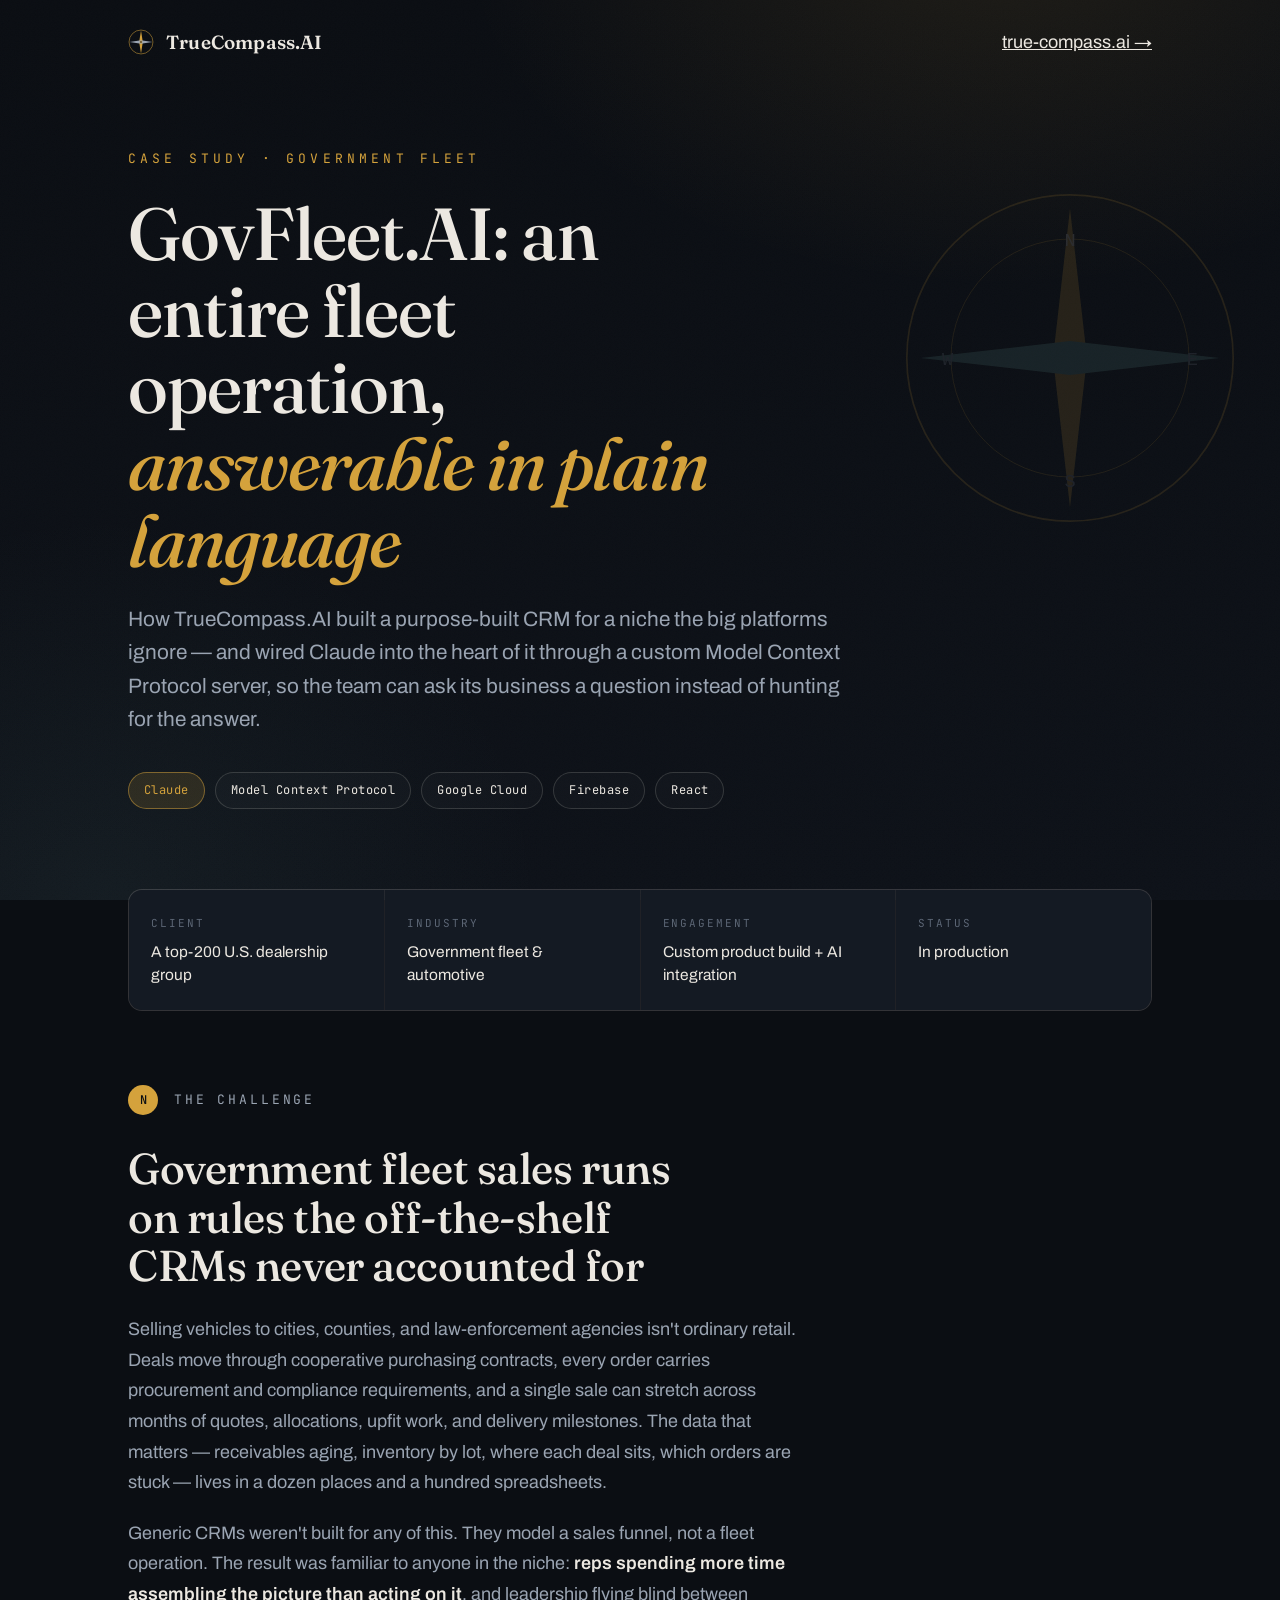
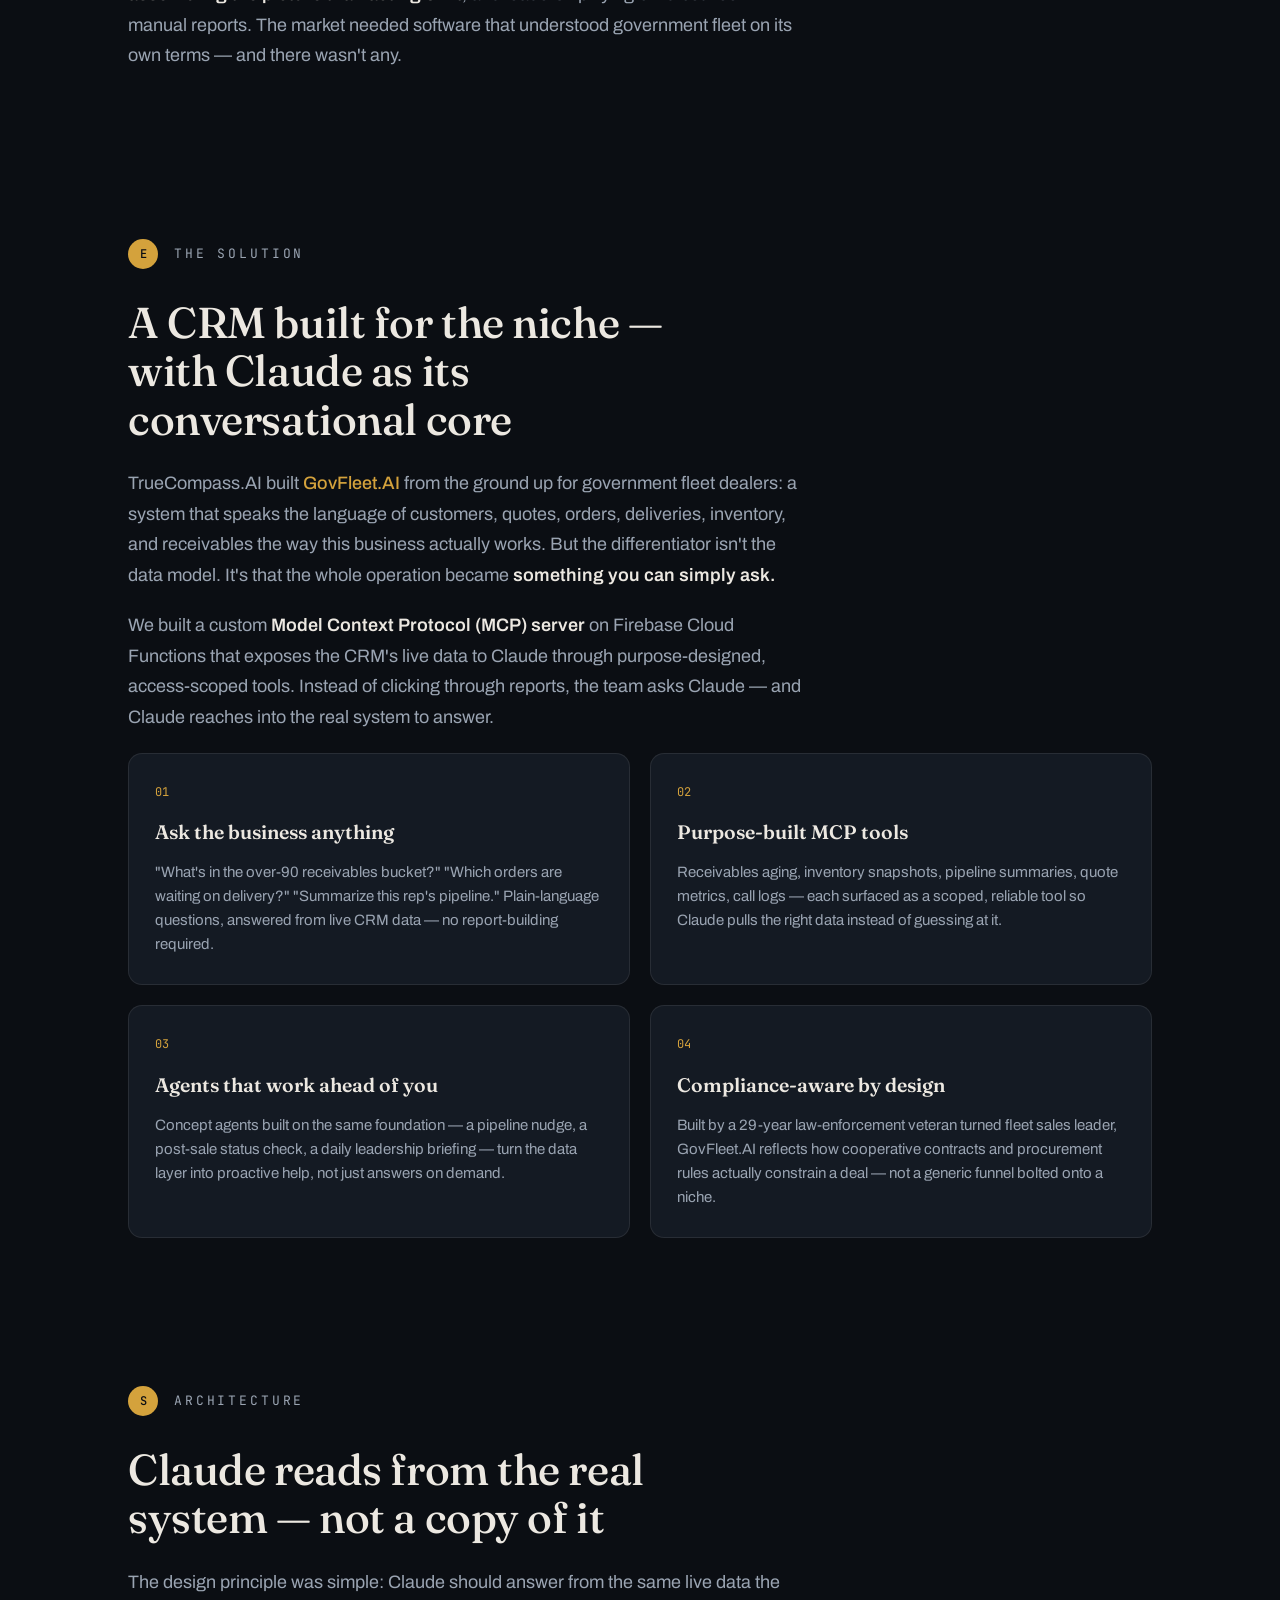
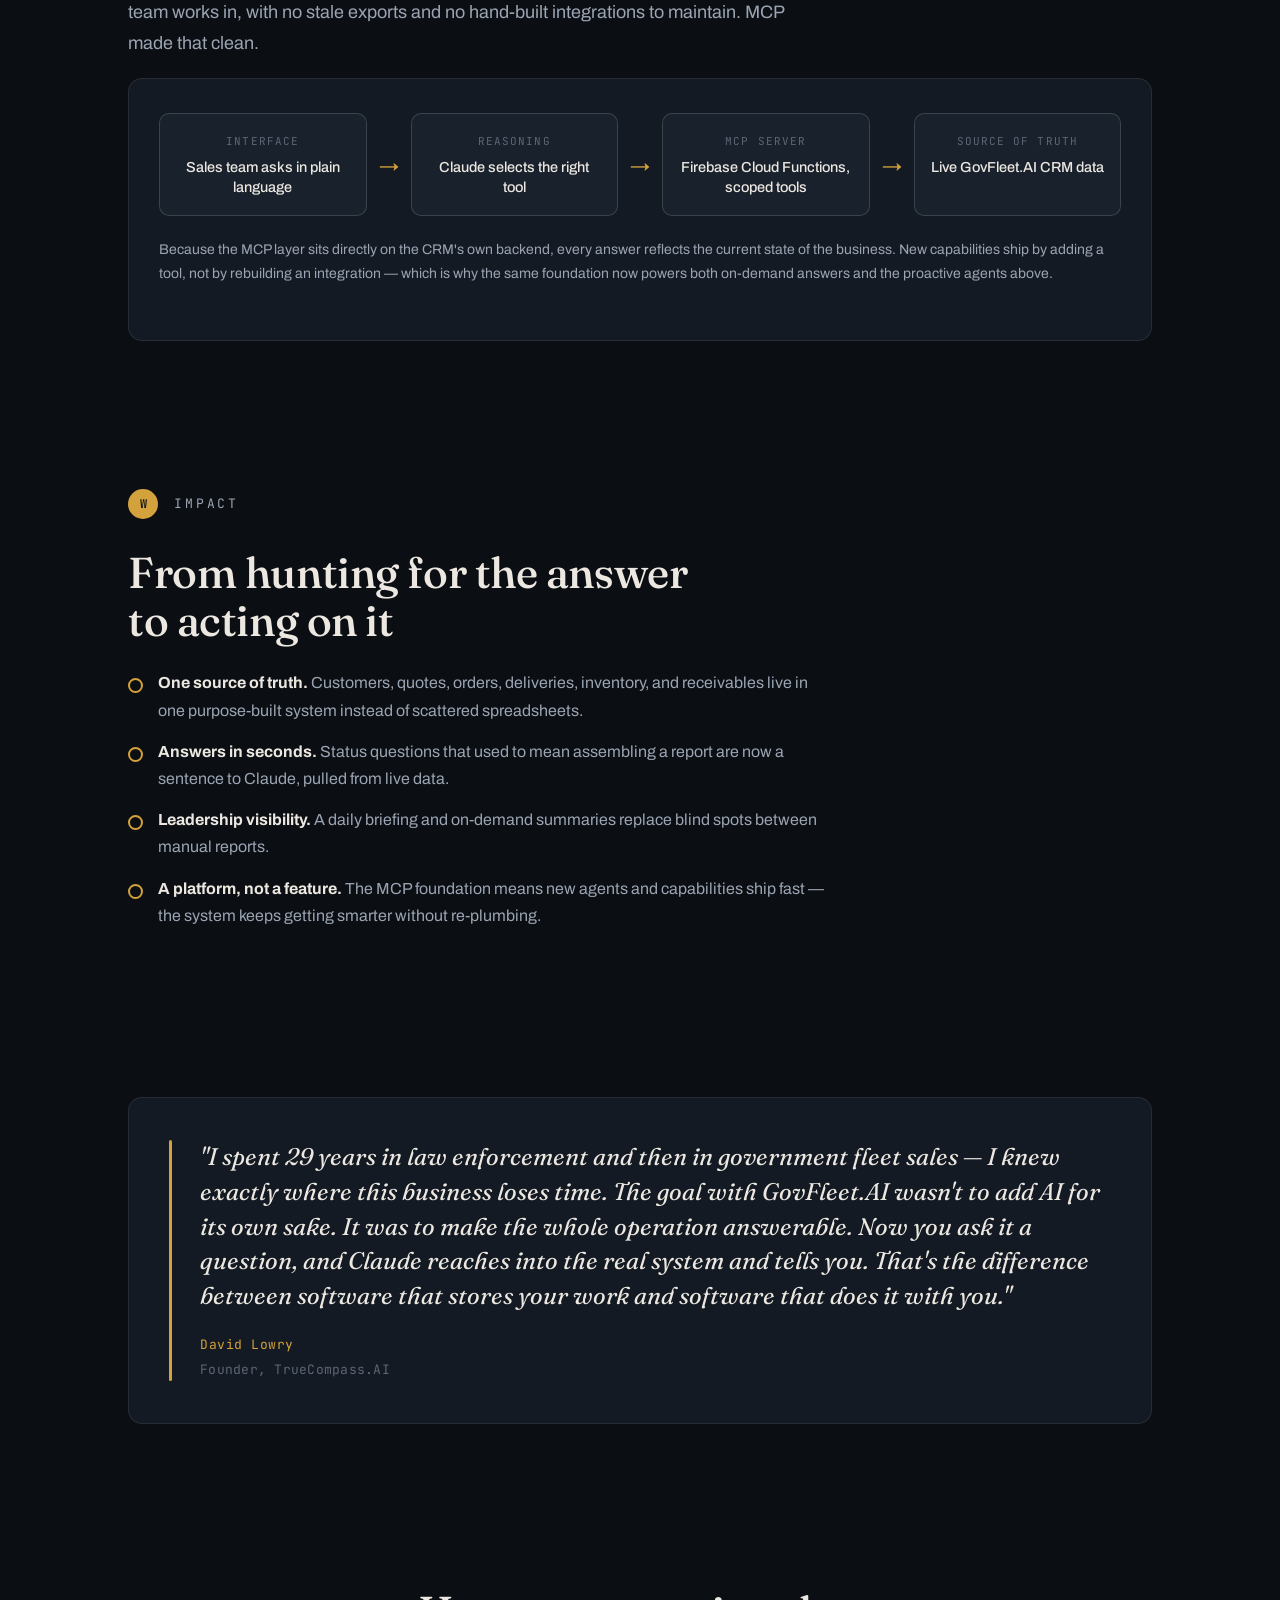
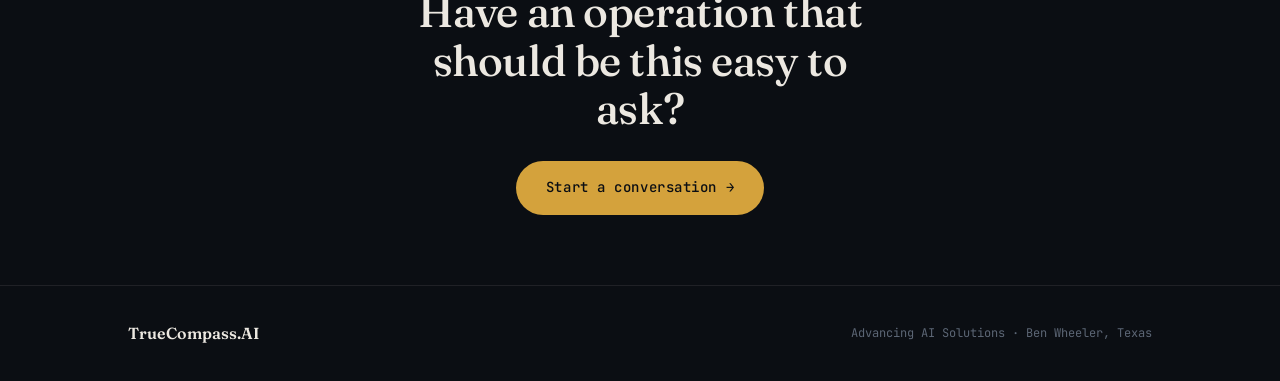
==== case-studies/govfleet/index.html @ e590edcf "Add GovFleet case study, refresh ProSwing/tech stack, fix navbar bugs - New self-contained case stud" ====
<!DOCTYPE html>
<html lang="en">
<head>
<meta charset="UTF-8">
<meta name="viewport" content="width=device-width, initial-scale=1.0">
<title>GovFleet.AI — Case Study | TrueCompass.AI</title>
<meta name="description" content="How TrueCompass.AI built GovFleet.AI, a Claude-powered CRM purpose-built for government fleet dealers, with a custom Model Context Protocol server that lets a sales team query its entire operation in plain language.">
<link rel="preconnect" href="https://fonts.googleapis.com">
<link rel="preconnect" href="https://fonts.gstatic.com" crossorigin>
<link href="https://fonts.googleapis.com/css2?family=Fraunces:ital,opsz,wght@0,9..144,400;0,9..144,500;0,9..144,600;1,9..144,400&family=Archivo:wght@400;500;600&family=JetBrains+Mono:wght@400;500&display=swap" rel="stylesheet">
<style>
  :root{
    --bg:#0B0E13;
    --bg-2:#0E1219;
    --surface:#141A23;
    --surface-2:#19212C;
    --ink:#ECE8E1;
    --muted:#9AA4B2;
    --faint:#5C6675;
    --line:rgba(236,232,225,0.09);
    --line-strong:rgba(236,232,225,0.16);
    --brass:#D4A23C;
    --brass-soft:rgba(212,162,60,0.14);
    --teal:#6FA89F;
    --radius:14px;
    --maxw:1080px;
  }
  *{box-sizing:border-box;margin:0;padding:0}
  html{scroll-behavior:smooth}
  body{
    background:var(--bg);
    color:var(--ink);
    font-family:'Archivo',sans-serif;
    font-size:18px;
    line-height:1.7;
    -webkit-font-smoothing:antialiased;
    overflow-x:hidden;
  }
  /* atmospheric backdrop */
  body::before{
    content:"";
    position:fixed;inset:0;z-index:-2;
    background:
      radial-gradient(900px 600px at 78% -8%, rgba(212,162,60,0.10), transparent 60%),
      radial-gradient(800px 700px at 8% 100%, rgba(111,168,159,0.07), transparent 55%),
      linear-gradient(180deg,var(--bg),var(--bg-2));
  }
  body::after{
    content:"";position:fixed;inset:0;z-index:-1;pointer-events:none;opacity:0.5;
    background-image:url("data:image/svg+xml,%3Csvg xmlns='http://www.w3.org/2000/svg' width='180' height='180'%3E%3Cfilter id='n'%3E%3CfeTurbulence type='fractalNoise' baseFrequency='0.85' numOctaves='2'/%3E%3C/filter%3E%3Crect width='100%25' height='100%25' filter='url(%23n)' opacity='0.025'/%3E%3C/svg%3E");
  }
  .wrap{max-width:var(--maxw);margin:0 auto;padding:0 28px}
  a{color:inherit}

  /* ---- top bar ---- */
  .topbar{
    display:flex;align-items:center;justify-content:space-between;
    padding:26px 0;
  }
  .brand{display:flex;align-items:center;gap:12px;font-family:'Fraunces',serif;font-weight:600;font-size:19px;letter-spacing:0.01em}
  .brand .rose{width:26px;height:26px;flex:0 0 auto}
  .topbar nav{font-family:'JetBrains Mono',monospace;font-size:13px;color:var(--muted);text-decoration:none}
  .topbar nav:hover{color:var(--brass)}

  /* ---- hero ---- */
  .hero{padding:64px 0 72px;position:relative}
  .eyebrow{
    font-family:'JetBrains Mono',monospace;font-size:13px;letter-spacing:0.32em;
    text-transform:uppercase;color:var(--brass);margin-bottom:26px;
  }
  .hero h1{
    font-family:'Fraunces',serif;font-weight:500;
    font-size:clamp(2.6rem,6vw,4.6rem);line-height:1.04;letter-spacing:-0.015em;
    margin-bottom:24px;max-width:14ch;
  }
  .hero h1 em{font-style:italic;color:var(--brass)}
  .hero .lede{font-size:clamp(1.05rem,2vw,1.3rem);color:var(--muted);max-width:60ch;line-height:1.6}
  .tags{display:flex;flex-wrap:wrap;gap:10px;margin-top:36px}
  .tag{
    font-family:'JetBrains Mono',monospace;font-size:12px;letter-spacing:0.04em;
    color:var(--ink);border:1px solid var(--line-strong);border-radius:100px;
    padding:7px 15px;background:rgba(255,255,255,0.02);
  }
  .tag.lead{border-color:rgba(212,162,60,0.5);color:var(--brass);background:var(--brass-soft)}

  /* compass rose decoration */
  .compass-deco{
    position:absolute;right:-60px;top:40px;width:340px;height:340px;
    opacity:0.13;pointer-events:none;
    animation:spin 90s linear infinite;
  }
  @keyframes spin{to{transform:rotate(360deg)}}
  @media(max-width:820px){.compass-deco{display:none}}

  /* ---- at a glance ---- */
  .glance{
    display:grid;grid-template-columns:repeat(4,1fr);gap:1px;
    background:var(--line);border:1px solid var(--line);border-radius:var(--radius);
    overflow:hidden;margin:8px 0 0;
  }
  .glance > div{background:var(--surface);padding:24px 22px}
  .glance dt{font-family:'JetBrains Mono',monospace;font-size:11px;letter-spacing:0.18em;text-transform:uppercase;color:var(--faint);margin-bottom:9px}
  .glance dd{font-size:15.5px;color:var(--ink);line-height:1.45}
  @media(max-width:820px){.glance{grid-template-columns:repeat(2,1fr)}}

  /* ---- sections ---- */
  section{padding:74px 0}
  .marker{
    display:flex;align-items:center;gap:16px;margin-bottom:30px;
  }
  .marker .card{
    font-family:'JetBrains Mono',monospace;font-size:12px;font-weight:500;
    color:var(--bg);background:var(--brass);width:30px;height:30px;border-radius:50%;
    display:flex;align-items:center;justify-content:center;flex:0 0 auto;
  }
  .marker .label{font-family:'JetBrains Mono',monospace;font-size:13px;letter-spacing:0.22em;text-transform:uppercase;color:var(--muted)}
  h2{
    font-family:'Fraunces',serif;font-weight:500;
    font-size:clamp(1.9rem,3.6vw,2.7rem);line-height:1.12;letter-spacing:-0.01em;
    margin-bottom:24px;max-width:20ch;
  }
  p{color:var(--muted);margin-bottom:20px;max-width:68ch}
  p strong{color:var(--ink);font-weight:600}
  p .hl{color:var(--brass);font-weight:500}

  /* solution feature grid */
  .features{display:grid;grid-template-columns:1fr 1fr;gap:20px;margin-top:14px}
  .feature{
    background:var(--surface);border:1px solid var(--line);border-radius:var(--radius);
    padding:28px 26px;transition:border-color .3s,transform .3s;
  }
  .feature:hover{border-color:var(--line-strong);transform:translateY(-3px)}
  .feature h3{font-family:'Fraunces',serif;font-weight:600;font-size:1.22rem;margin-bottom:11px;color:var(--ink)}
  .feature p{font-size:15px;margin:0;line-height:1.6}
  .feature .ix{font-family:'JetBrains Mono',monospace;font-size:12px;color:var(--brass);margin-bottom:14px;display:block}
  @media(max-width:820px){.features{grid-template-columns:1fr}}

  /* pull quote */
  .pull{
    border-left:2px solid var(--brass);padding:6px 0 6px 28px;margin:14px 0 4px;
    font-family:'Fraunces',serif;font-style:italic;font-weight:400;
    font-size:clamp(1.3rem,2.6vw,1.7rem);line-height:1.4;color:var(--ink);max-width:30ch;
  }

  /* architecture flow */
  .arch{
    background:var(--surface);border:1px solid var(--line);border-radius:var(--radius);
    padding:34px 30px;margin-top:10px;
  }
  .flow{display:flex;align-items:stretch;gap:0;flex-wrap:wrap}
  .node{
    flex:1;min-width:150px;background:var(--surface-2);border:1px solid var(--line-strong);
    border-radius:10px;padding:18px 16px;text-align:center;
  }
  .node .nlabel{font-family:'JetBrains Mono',monospace;font-size:11px;letter-spacing:0.1em;color:var(--faint);text-transform:uppercase;margin-bottom:7px}
  .node .nname{font-size:14.5px;color:var(--ink);font-weight:500;line-height:1.35}
  .arrow{display:flex;align-items:center;justify-content:center;color:var(--brass);font-size:20px;padding:0 12px;flex:0 0 auto}
  @media(max-width:820px){
    .flow{flex-direction:column}
    .arrow{transform:rotate(90deg);padding:10px 0}
  }
  .arch .legend{margin-top:22px;font-size:14px;color:var(--muted);max-width:none}

  /* impact */
  .wins{list-style:none;display:grid;gap:14px;max-width:70ch}
  .wins li{position:relative;padding-left:30px;color:var(--muted);font-size:16px}
  .wins li::before{
    content:"";position:absolute;left:0;top:9px;width:11px;height:11px;
    border:2px solid var(--brass);border-radius:50%;
  }
  .wins li strong{color:var(--ink)}

  /* founder quote */
  .founder{
    background:var(--surface);border:1px solid var(--line);border-radius:var(--radius);
    padding:42px 40px;margin-top:20px;display:flex;gap:28px;align-items:flex-start;
  }
  .founder .q{
    font-family:'Fraunces',serif;font-style:italic;font-size:clamp(1.2rem,2.3vw,1.5rem);
    line-height:1.45;color:var(--ink);margin-bottom:20px;
  }
  .founder .who{font-family:'JetBrains Mono',monospace;font-size:13px;color:var(--brass);letter-spacing:0.04em}
  .founder .who span{display:block;color:var(--faint);margin-top:3px;letter-spacing:0.02em}
  .founder .bar{width:3px;align-self:stretch;background:var(--brass);border-radius:2px;flex:0 0 auto}
  @media(max-width:820px){.founder{padding:32px 26px}}

  /* cta */
  .cta{text-align:center;padding:90px 0 40px}
  .cta h2{margin:0 auto 28px;max-width:18ch}
  .btn{
    display:inline-block;font-family:'JetBrains Mono',monospace;font-size:14px;letter-spacing:0.04em;
    background:var(--brass);color:var(--bg);text-decoration:none;font-weight:500;
    padding:15px 30px;border-radius:100px;transition:transform .25s,box-shadow .25s;
  }
  .btn:hover{transform:translateY(-2px);box-shadow:0 12px 30px rgba(212,162,60,0.28)}

  footer{border-top:1px solid var(--line);padding:34px 0;margin-top:30px}
  footer .wrap{display:flex;justify-content:space-between;align-items:center;flex-wrap:wrap;gap:14px}
  footer .f-brand{font-family:'Fraunces',serif;font-weight:600;font-size:16px}
  footer .f-meta{font-family:'JetBrains Mono',monospace;font-size:12px;color:var(--faint)}

  /* reveal */
  .reveal{opacity:0;transform:translateY(22px);transition:opacity .7s ease,transform .7s ease}
  .reveal.in{opacity:1;transform:none}
  @media(prefers-reduced-motion:reduce){
    .reveal{opacity:1;transform:none;transition:none}
    .compass-deco{animation:none}
  }
</style>
</head>
<body>

<div class="wrap">
  <div class="topbar">
    <div class="brand">
      <svg class="rose" viewBox="0 0 100 100" fill="none" xmlns="http://www.w3.org/2000/svg">
        <circle cx="50" cy="50" r="46" stroke="#D4A23C" stroke-width="2"/>
        <path d="M50 6 L57 50 L50 94 L43 50 Z" fill="#D4A23C"/>
        <path d="M6 50 L50 43 L94 50 L50 57 Z" fill="#9AA4B2"/>
        <circle cx="50" cy="50" r="4" fill="#0B0E13" stroke="#D4A23C" stroke-width="2"/>
      </svg>
      TrueCompass.AI
    </div>
    <a href="https://true-compass.ai">true-compass.ai →</a>
  </div>
</div>

<header class="hero">
  <div class="wrap" style="position:relative">
    <svg class="compass-deco" viewBox="0 0 200 200" fill="none" xmlns="http://www.w3.org/2000/svg">
      <circle cx="100" cy="100" r="96" stroke="#D4A23C" stroke-width="1"/>
      <circle cx="100" cy="100" r="70" stroke="#D4A23C" stroke-width="0.5"/>
      <path d="M100 12 L110 100 L100 188 L90 100 Z" fill="#D4A23C"/>
      <path d="M12 100 L100 90 L188 100 L100 110 Z" fill="#6FA89F"/>
      <text x="100" y="34" fill="#ECE8E1" font-size="11" text-anchor="middle" font-family="monospace">N</text>
      <text x="172" y="104" fill="#9AA4B2" font-size="11" text-anchor="middle" font-family="monospace">E</text>
      <text x="100" y="176" fill="#9AA4B2" font-size="11" text-anchor="middle" font-family="monospace">S</text>
      <text x="28" y="104" fill="#9AA4B2" font-size="11" text-anchor="middle" font-family="monospace">W</text>
    </svg>
    <div class="eyebrow reveal">Case Study · Government Fleet</div>
    <h1 class="reveal">GovFleet.AI: an entire fleet operation, <em>answerable in plain language</em></h1>
    <p class="lede reveal">How TrueCompass.AI built a purpose-built CRM for a niche the big platforms ignore — and wired Claude into the heart of it through a custom Model Context Protocol server, so the team can ask its business a question instead of hunting for the answer.</p>
    <div class="tags reveal">
      <span class="tag lead">Claude</span>
      <span class="tag">Model Context Protocol</span>
      <span class="tag">Google Cloud</span>
      <span class="tag">Firebase</span>
      <span class="tag">React</span>
    </div>
  </div>
</header>

<div class="wrap">
  <dl class="glance reveal">
    <div><dt>Client</dt><dd>A top-200 U.S. dealership group</dd></div>
    <div><dt>Industry</dt><dd>Government fleet &amp; automotive</dd></div>
    <div><dt>Engagement</dt><dd>Custom product build + AI integration</dd></div>
    <div><dt>Status</dt><dd>In production</dd></div>
  </dl>
</div>

<section>
  <div class="wrap reveal">
    <div class="marker"><span class="card">N</span><span class="label">The Challenge</span></div>
    <h2>Government fleet sales runs on rules the off-the-shelf CRMs never accounted for</h2>
    <p>Selling vehicles to cities, counties, and law-enforcement agencies isn't ordinary retail. Deals move through cooperative purchasing contracts, every order carries procurement and compliance requirements, and a single sale can stretch across months of quotes, allocations, upfit work, and delivery milestones. The data that matters — receivables aging, inventory by lot, where each deal sits, which orders are stuck — lives in a dozen places and a hundred spreadsheets.</p>
    <p>Generic CRMs weren't built for any of this. They model a sales funnel, not a fleet operation. The result was familiar to anyone in the niche: <strong>reps spending more time assembling the picture than acting on it</strong>, and leadership flying blind between manual reports. The market needed software that understood government fleet on its own terms — and there wasn't any.</p>
  </div>
</section>

<section>
  <div class="wrap reveal">
    <div class="marker"><span class="card">E</span><span class="label">The Solution</span></div>
    <h2>A CRM built for the niche — with Claude as its conversational core</h2>
    <p>TrueCompass.AI built <span class="hl">GovFleet.AI</span> from the ground up for government fleet dealers: a system that speaks the language of customers, quotes, orders, deliveries, inventory, and receivables the way this business actually works. But the differentiator isn't the data model. It's that the whole operation became <strong>something you can simply ask.</strong></p>
    <p>We built a custom <strong>Model Context Protocol (MCP) server</strong> on Firebase Cloud Functions that exposes the CRM's live data to Claude through purpose-designed, access-scoped tools. Instead of clicking through reports, the team asks Claude — and Claude reaches into the real system to answer.</p>
    <div class="features">
      <div class="feature">
        <span class="ix">01</span>
        <h3>Ask the business anything</h3>
        <p>"What's in the over-90 receivables bucket?" "Which orders are waiting on delivery?" "Summarize this rep's pipeline." Plain-language questions, answered from live CRM data — no report-building required.</p>
      </div>
      <div class="feature">
        <span class="ix">02</span>
        <h3>Purpose-built MCP tools</h3>
        <p>Receivables aging, inventory snapshots, pipeline summaries, quote metrics, call logs — each surfaced as a scoped, reliable tool so Claude pulls the right data instead of guessing at it.</p>
      </div>
      <div class="feature">
        <span class="ix">03</span>
        <h3>Agents that work ahead of you</h3>
        <p>Concept agents built on the same foundation — a pipeline nudge, a post-sale status check, a daily leadership briefing — turn the data layer into proactive help, not just answers on demand.</p>
      </div>
      <div class="feature">
        <span class="ix">04</span>
        <h3>Compliance-aware by design</h3>
        <p>Built by a 29-year law-enforcement veteran turned fleet sales leader, GovFleet.AI reflects how cooperative contracts and procurement rules actually constrain a deal — not a generic funnel bolted onto a niche.</p>
      </div>
    </div>
  </div>
</section>

<section>
  <div class="wrap reveal">
    <div class="marker"><span class="card">S</span><span class="label">Architecture</span></div>
    <h2>Claude reads from the real system — not a copy of it</h2>
    <p>The design principle was simple: Claude should answer from the same live data the team works in, with no stale exports and no hand-built integrations to maintain. MCP made that clean.</p>
    <div class="arch">
      <div class="flow">
        <div class="node"><div class="nlabel">Interface</div><div class="nname">Sales team asks in plain language</div></div>
        <div class="arrow">→</div>
        <div class="node"><div class="nlabel">Reasoning</div><div class="nname">Claude selects the right tool</div></div>
        <div class="arrow">→</div>
        <div class="node"><div class="nlabel">MCP Server</div><div class="nname">Firebase Cloud Functions, scoped tools</div></div>
        <div class="arrow">→</div>
        <div class="node"><div class="nlabel">Source of Truth</div><div class="nname">Live GovFleet.AI CRM data</div></div>
      </div>
      <p class="legend">Because the MCP layer sits directly on the CRM's own backend, every answer reflects the current state of the business. New capabilities ship by adding a tool, not by rebuilding an integration — which is why the same foundation now powers both on-demand answers and the proactive agents above.</p>
    </div>
  </div>
</section>

<section>
  <div class="wrap reveal">
    <div class="marker"><span class="card">W</span><span class="label">Impact</span></div>
    <h2>From hunting for the answer to acting on it</h2>

    <ul class="wins">
      <li><strong>One source of truth.</strong> Customers, quotes, orders, deliveries, inventory, and receivables live in one purpose-built system instead of scattered spreadsheets.</li>
      <li><strong>Answers in seconds.</strong> Status questions that used to mean assembling a report are now a sentence to Claude, pulled from live data.</li>
      <li><strong>Leadership visibility.</strong> A daily briefing and on-demand summaries replace blind spots between manual reports.</li>
      <li><strong>A platform, not a feature.</strong> The MCP foundation means new agents and capabilities ship fast — the system keeps getting smarter without re-plumbing.</li>
    </ul>
  </div>
</section>

<section>
  <div class="wrap reveal">
    <div class="founder">
      <div class="bar"></div>
      <div>
        <p class="q">"I spent 29 years in law enforcement and then in government fleet sales — I knew exactly where this business loses time. The goal with GovFleet.AI wasn't to add AI for its own sake. It was to make the whole operation answerable. Now you ask it a question, and Claude reaches into the real system and tells you. That's the difference between software that stores your work and software that does it with you."</p>
        <div class="who">David Lowry<span>Founder, TrueCompass.AI</span></div>
      </div>
    </div>
  </div>
</section>

<section class="cta">
  <div class="wrap reveal">
    <h2>Have an operation that should be this easy to ask?</h2>
    <a class="btn" href="https://true-compass.ai/#contact">Start a conversation →</a>
  </div>
</section>

<footer>
  <div class="wrap">
    <div class="f-brand">TrueCompass.AI</div>
    <div class="f-meta">Advancing AI Solutions · Ben Wheeler, Texas</div>
  </div>
</footer>

<script>
  const io = new IntersectionObserver((entries)=>{
    entries.forEach(e=>{ if(e.isIntersecting){ e.target.classList.add('in'); io.unobserve(e.target); } });
  },{threshold:0.12});
  document.querySelectorAll('.reveal').forEach((el,i)=>{
    el.style.transitionDelay = (Math.min(i,6)*0.06)+'s';
    io.observe(el);
  });
</script>
</body>
</html>
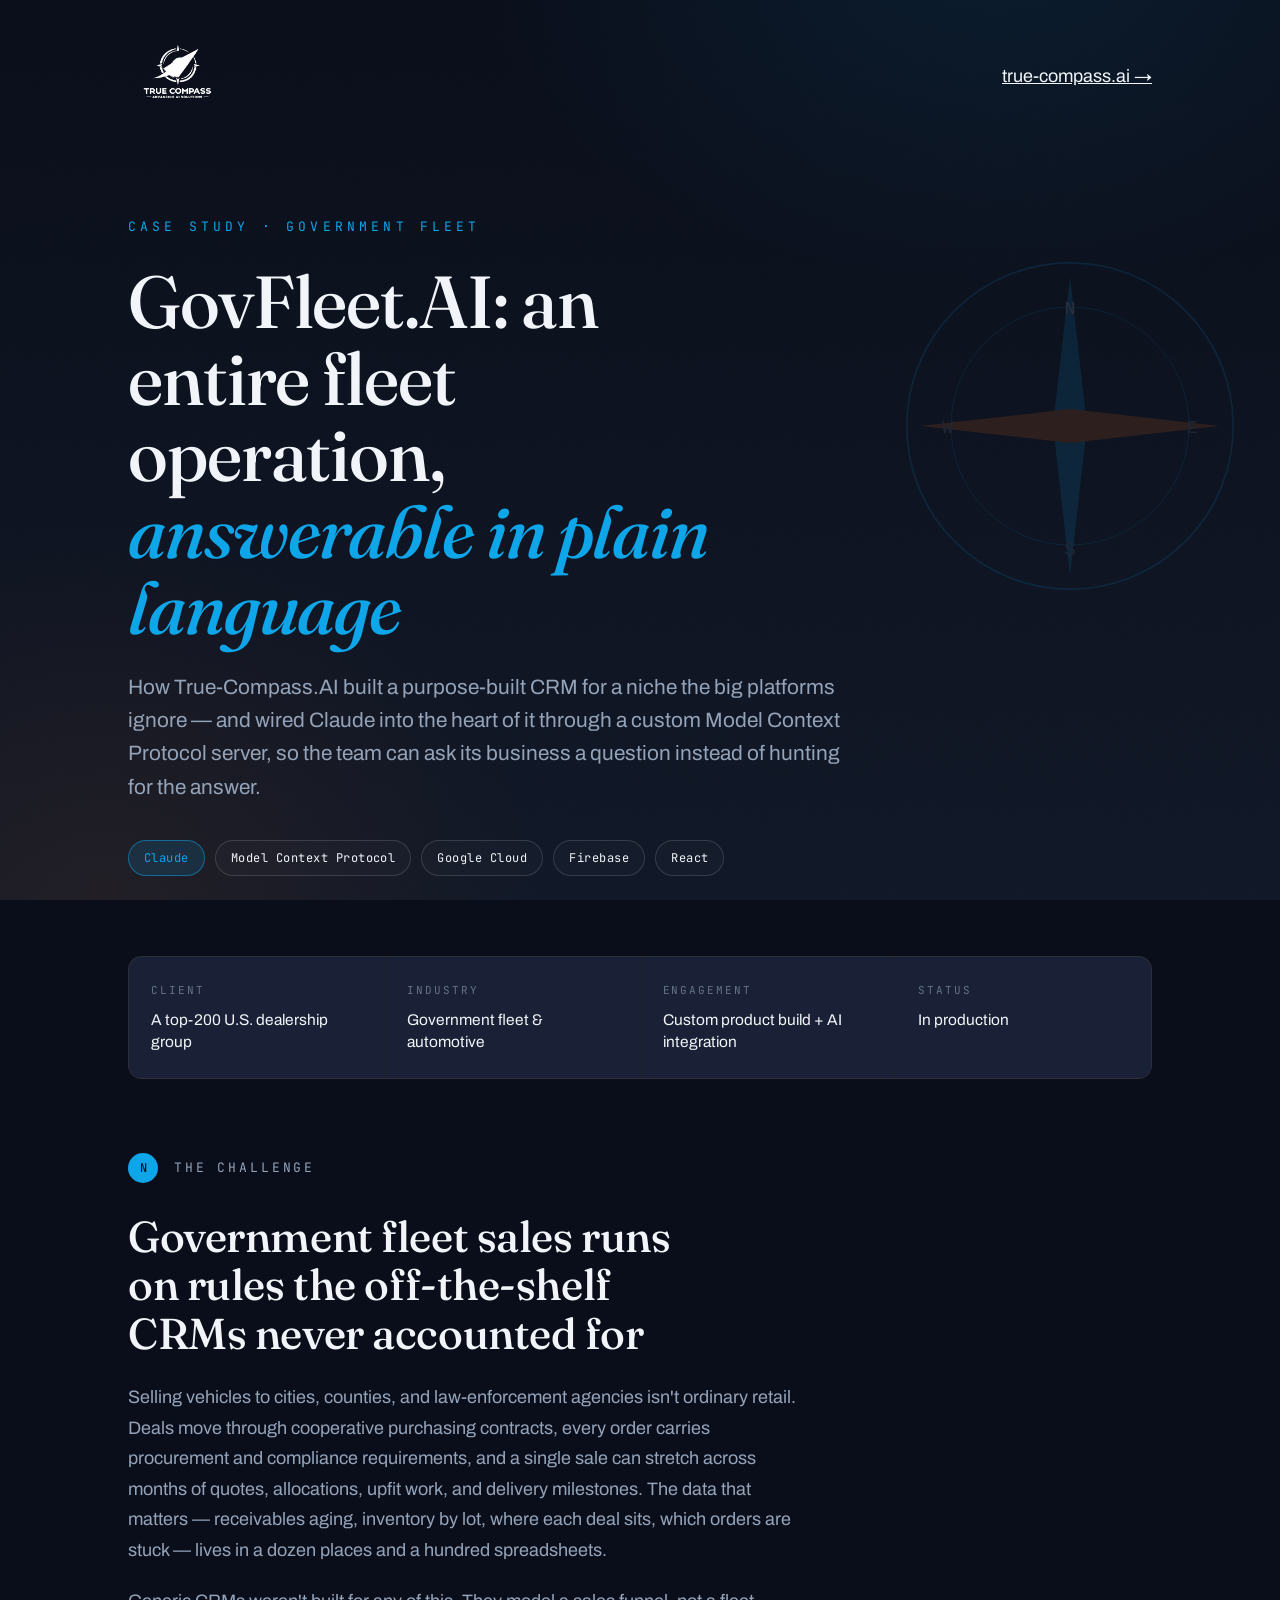
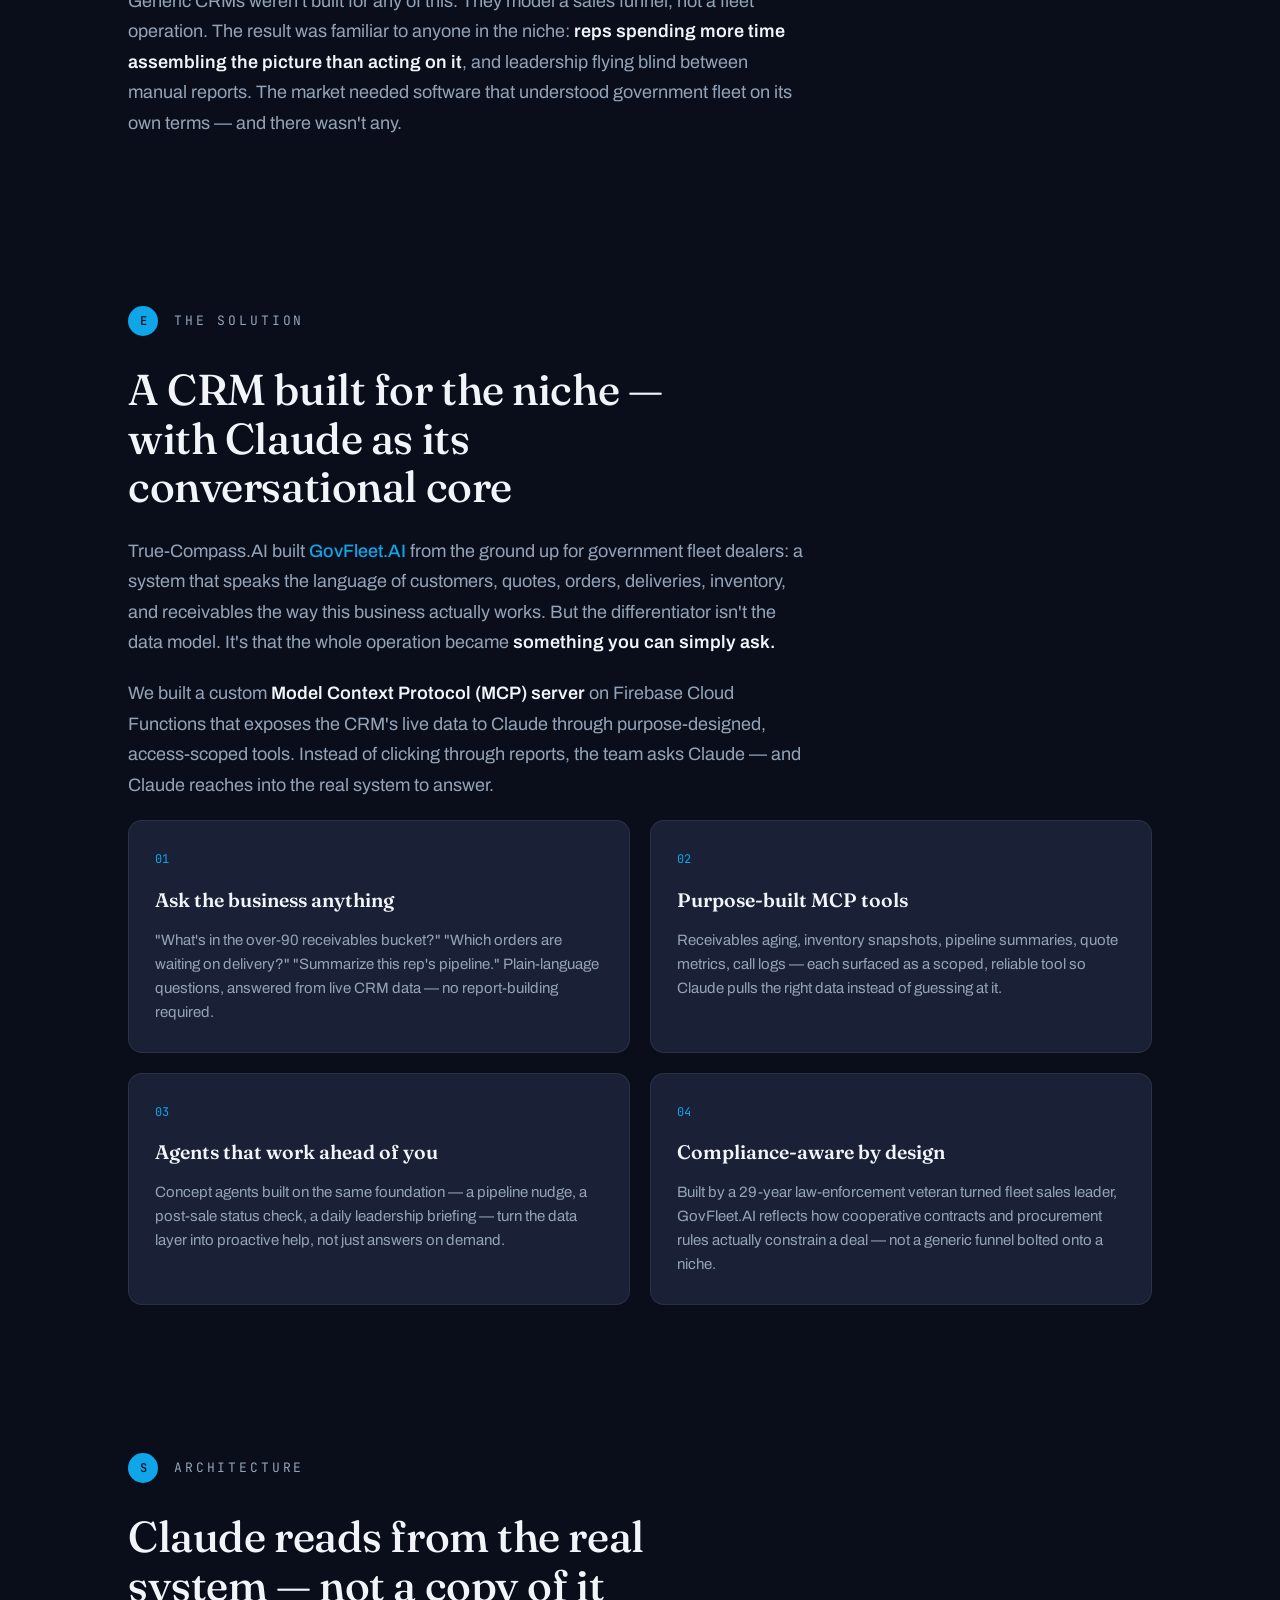
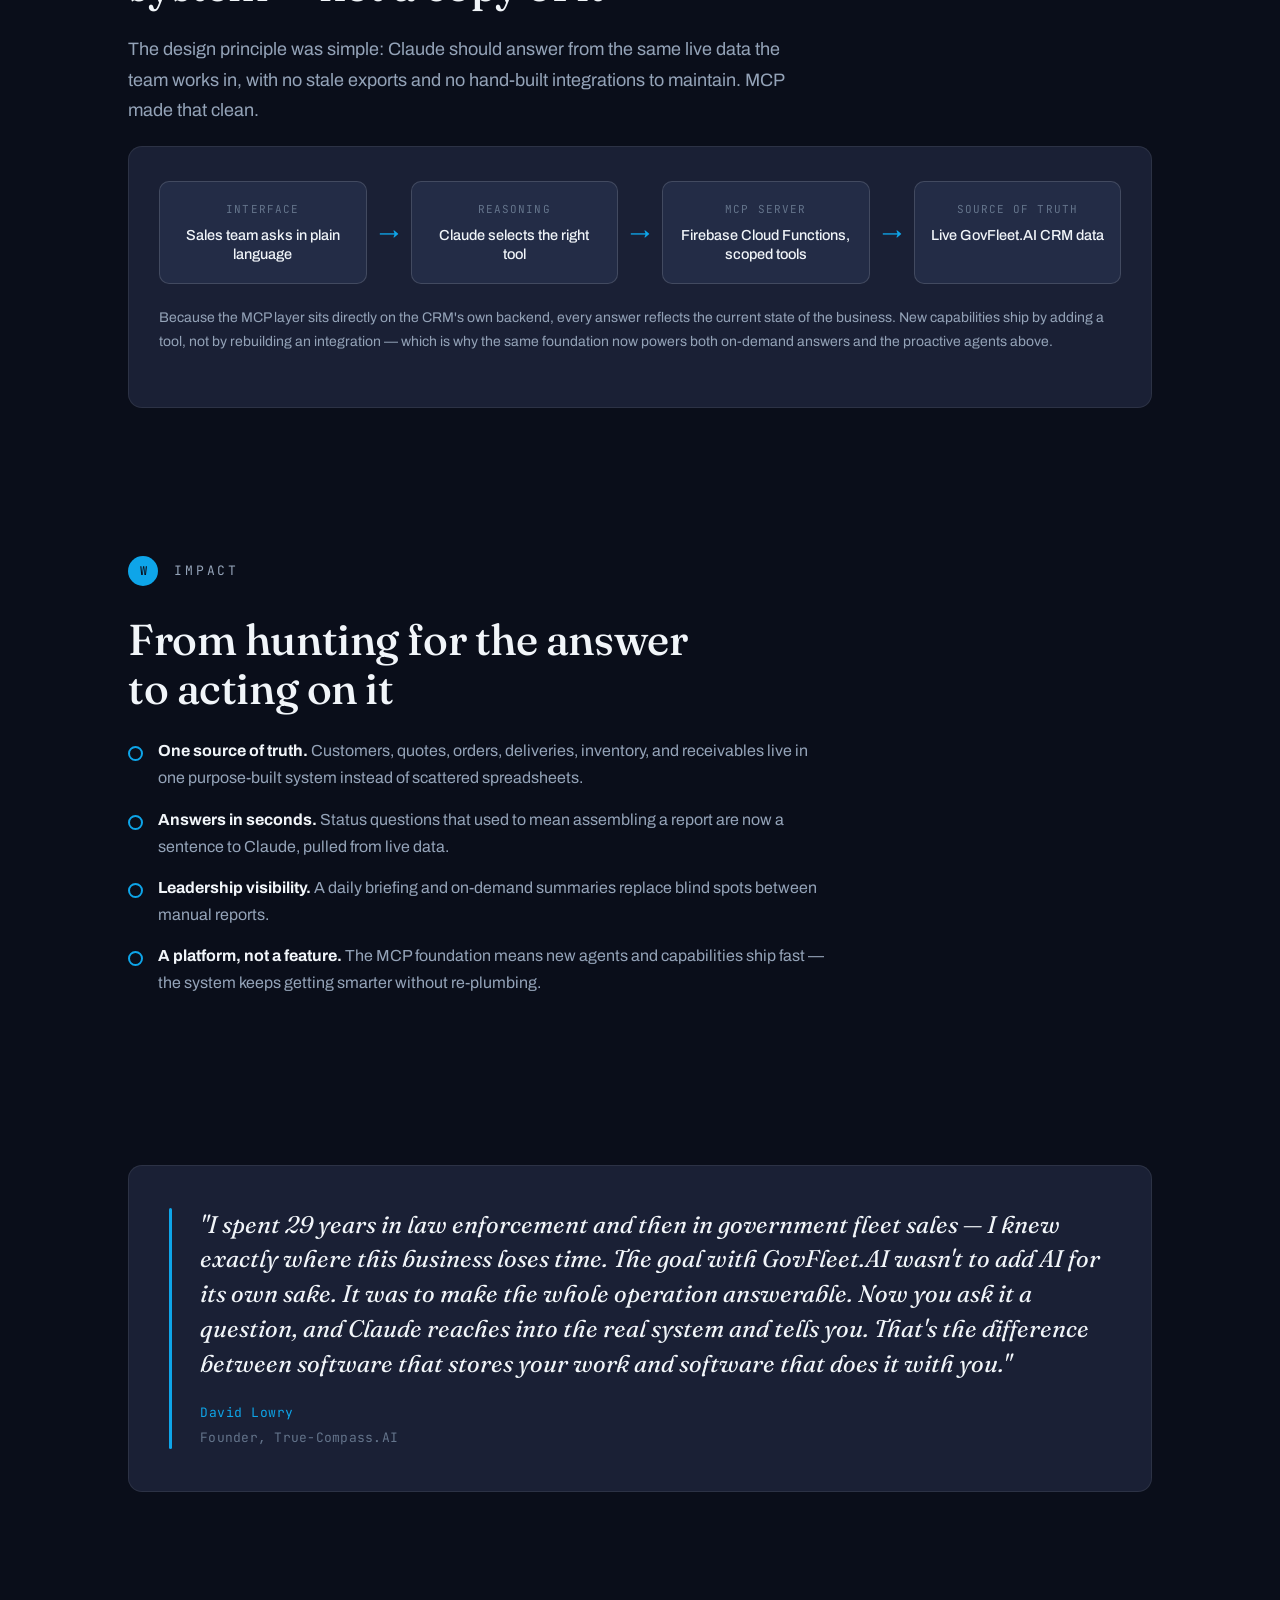
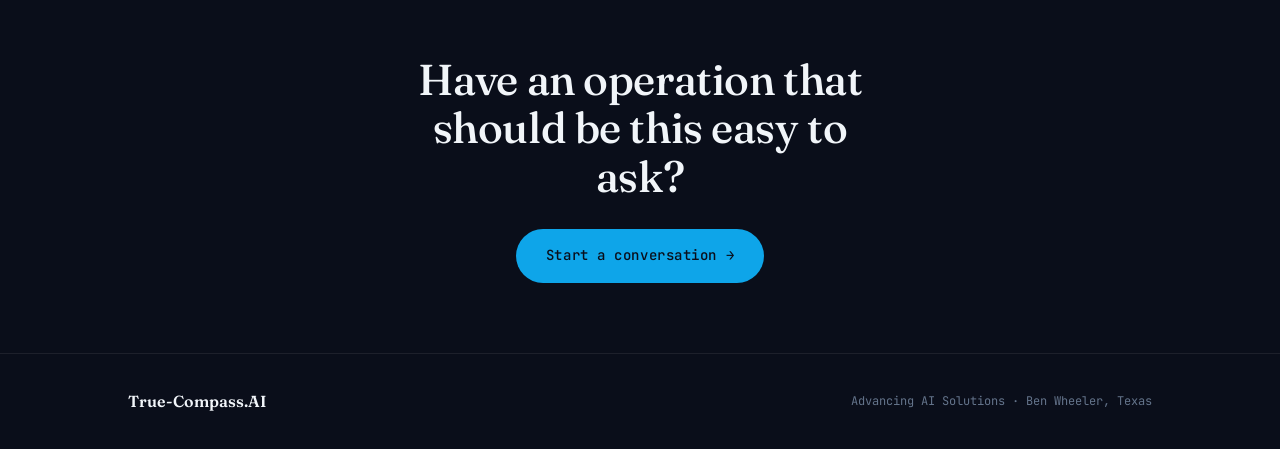
==== commit 7755e514: "Brand case study to True-Compass.AI: real logo, site-wide name, matching palette - Replace the drawn" ====
--- a/case-studies/govfleet/index.html
+++ b/case-studies/govfleet/index.html
@@ -3,25 +3,27 @@
 <head>
 <meta charset="UTF-8">
 <meta name="viewport" content="width=device-width, initial-scale=1.0">
-<title>GovFleet.AI — Case Study | TrueCompass.AI</title>
-<meta name="description" content="How TrueCompass.AI built GovFleet.AI, a Claude-powered CRM purpose-built for government fleet dealers, with a custom Model Context Protocol server that lets a sales team query its entire operation in plain language.">
+<title>GovFleet.AI — Case Study | True-Compass.AI</title>
+<meta name="description" content="How True-Compass.AI built GovFleet.AI, a Claude-powered CRM purpose-built for government fleet dealers, with a custom Model Context Protocol server that lets a sales team query its entire operation in plain language.">
 <link rel="preconnect" href="https://fonts.googleapis.com">
 <link rel="preconnect" href="https://fonts.gstatic.com" crossorigin>
 <link href="https://fonts.googleapis.com/css2?family=Fraunces:ital,opsz,wght@0,9..144,400;0,9..144,500;0,9..144,600;1,9..144,400&family=Archivo:wght@400;500;600&family=JetBrains+Mono:wght@400;500&display=swap" rel="stylesheet">
 <style>
   :root{
-    --bg:#0B0E13;
-    --bg-2:#0E1219;
-    --surface:#141A23;
-    --surface-2:#19212C;
-    --ink:#ECE8E1;
-    --muted:#9AA4B2;
-    --faint:#5C6675;
-    --line:rgba(236,232,225,0.09);
-    --line-strong:rgba(236,232,225,0.16);
-    --brass:#D4A23C;
-    --brass-soft:rgba(212,162,60,0.14);
-    --teal:#6FA89F;
+    /* Palette aligned to the homepage brand (sky + orange on navy).
+       Token names kept (--brass/--teal) to avoid churn across usages. */
+    --bg:#0a0e1a;
+    --bg-2:#111827;
+    --surface:#1a2035;
+    --surface-2:#232c46;
+    --ink:#f1f5f9;
+    --muted:#94a3b8;
+    --faint:#64748b;
+    --line:rgba(255,255,255,0.08);
+    --line-strong:rgba(255,255,255,0.14);
+    --brass:#0ea5e9;
+    --brass-soft:rgba(14,165,233,0.14);
+    --teal:#f97316;
     --radius:14px;
     --maxw:1080px;
   }
@@ -41,8 +43,8 @@
     content:"";
     position:fixed;inset:0;z-index:-2;
     background:
-      radial-gradient(900px 600px at 78% -8%, rgba(212,162,60,0.10), transparent 60%),
-      radial-gradient(800px 700px at 8% 100%, rgba(111,168,159,0.07), transparent 55%),
+      radial-gradient(900px 600px at 78% -8%, rgba(14,165,233,0.10), transparent 60%),
+      radial-gradient(800px 700px at 8% 100%, rgba(249,115,22,0.07), transparent 55%),
       linear-gradient(180deg,var(--bg),var(--bg-2));
   }
   body::after{
@@ -57,8 +59,8 @@
     display:flex;align-items:center;justify-content:space-between;
     padding:26px 0;
   }
-  .brand{display:flex;align-items:center;gap:12px;font-family:'Fraunces',serif;font-weight:600;font-size:19px;letter-spacing:0.01em}
-  .brand .rose{width:26px;height:26px;flex:0 0 auto}
+  .brand{display:inline-flex;align-items:center;text-decoration:none}
+  .brand-logo{height:100px;width:auto;display:block;filter:brightness(0) invert(1)}
   .topbar nav{font-family:'JetBrains Mono',monospace;font-size:13px;color:var(--muted);text-decoration:none}
   .topbar nav:hover{color:var(--brass)}
 
@@ -81,7 +83,7 @@
     color:var(--ink);border:1px solid var(--line-strong);border-radius:100px;
     padding:7px 15px;background:rgba(255,255,255,0.02);
   }
-  .tag.lead{border-color:rgba(212,162,60,0.5);color:var(--brass);background:var(--brass-soft)}
+  .tag.lead{border-color:rgba(14,165,233,0.5);color:var(--brass);background:var(--brass-soft)}
 
   /* compass rose decoration */
   .compass-deco{
@@ -192,7 +194,7 @@
     background:var(--brass);color:var(--bg);text-decoration:none;font-weight:500;
     padding:15px 30px;border-radius:100px;transition:transform .25s,box-shadow .25s;
   }
-  .btn:hover{transform:translateY(-2px);box-shadow:0 12px 30px rgba(212,162,60,0.28)}
+  .btn:hover{transform:translateY(-2px);box-shadow:0 12px 30px rgba(14,165,233,0.28)}
 
   footer{border-top:1px solid var(--line);padding:34px 0;margin-top:30px}
   footer .wrap{display:flex;justify-content:space-between;align-items:center;flex-wrap:wrap;gap:14px}
@@ -212,15 +214,9 @@
 
 <div class="wrap">
   <div class="topbar">
-    <div class="brand">
-      <svg class="rose" viewBox="0 0 100 100" fill="none" xmlns="http://www.w3.org/2000/svg">
-        <circle cx="50" cy="50" r="46" stroke="#D4A23C" stroke-width="2"/>
-        <path d="M50 6 L57 50 L50 94 L43 50 Z" fill="#D4A23C"/>
-        <path d="M6 50 L50 43 L94 50 L50 57 Z" fill="#9AA4B2"/>
-        <circle cx="50" cy="50" r="4" fill="#0B0E13" stroke="#D4A23C" stroke-width="2"/>
-      </svg>
-      TrueCompass.AI
-    </div>
+    <a class="brand" href="https://true-compass.ai">
+      <img class="brand-logo" src="../../assets/logo.png" alt="True-Compass.AI">
+    </a>
     <a href="https://true-compass.ai">true-compass.ai →</a>
   </div>
 </div>
@@ -228,18 +224,18 @@
 <header class="hero">
   <div class="wrap" style="position:relative">
     <svg class="compass-deco" viewBox="0 0 200 200" fill="none" xmlns="http://www.w3.org/2000/svg">
-      <circle cx="100" cy="100" r="96" stroke="#D4A23C" stroke-width="1"/>
-      <circle cx="100" cy="100" r="70" stroke="#D4A23C" stroke-width="0.5"/>
-      <path d="M100 12 L110 100 L100 188 L90 100 Z" fill="#D4A23C"/>
-      <path d="M12 100 L100 90 L188 100 L100 110 Z" fill="#6FA89F"/>
-      <text x="100" y="34" fill="#ECE8E1" font-size="11" text-anchor="middle" font-family="monospace">N</text>
-      <text x="172" y="104" fill="#9AA4B2" font-size="11" text-anchor="middle" font-family="monospace">E</text>
-      <text x="100" y="176" fill="#9AA4B2" font-size="11" text-anchor="middle" font-family="monospace">S</text>
-      <text x="28" y="104" fill="#9AA4B2" font-size="11" text-anchor="middle" font-family="monospace">W</text>
+      <circle cx="100" cy="100" r="96" stroke="#0ea5e9" stroke-width="1"/>
+      <circle cx="100" cy="100" r="70" stroke="#0ea5e9" stroke-width="0.5"/>
+      <path d="M100 12 L110 100 L100 188 L90 100 Z" fill="#0ea5e9"/>
+      <path d="M12 100 L100 90 L188 100 L100 110 Z" fill="#f97316"/>
+      <text x="100" y="34" fill="#f1f5f9" font-size="11" text-anchor="middle" font-family="monospace">N</text>
+      <text x="172" y="104" fill="#94a3b8" font-size="11" text-anchor="middle" font-family="monospace">E</text>
+      <text x="100" y="176" fill="#94a3b8" font-size="11" text-anchor="middle" font-family="monospace">S</text>
+      <text x="28" y="104" fill="#94a3b8" font-size="11" text-anchor="middle" font-family="monospace">W</text>
     </svg>
     <div class="eyebrow reveal">Case Study · Government Fleet</div>
     <h1 class="reveal">GovFleet.AI: an entire fleet operation, <em>answerable in plain language</em></h1>
-    <p class="lede reveal">How TrueCompass.AI built a purpose-built CRM for a niche the big platforms ignore — and wired Claude into the heart of it through a custom Model Context Protocol server, so the team can ask its business a question instead of hunting for the answer.</p>
+    <p class="lede reveal">How True-Compass.AI built a purpose-built CRM for a niche the big platforms ignore — and wired Claude into the heart of it through a custom Model Context Protocol server, so the team can ask its business a question instead of hunting for the answer.</p>
     <div class="tags reveal">
       <span class="tag lead">Claude</span>
       <span class="tag">Model Context Protocol</span>
@@ -272,7 +268,7 @@
   <div class="wrap reveal">
     <div class="marker"><span class="card">E</span><span class="label">The Solution</span></div>
     <h2>A CRM built for the niche — with Claude as its conversational core</h2>
-    <p>TrueCompass.AI built <span class="hl">GovFleet.AI</span> from the ground up for government fleet dealers: a system that speaks the language of customers, quotes, orders, deliveries, inventory, and receivables the way this business actually works. But the differentiator isn't the data model. It's that the whole operation became <strong>something you can simply ask.</strong></p>
+    <p>True-Compass.AI built <span class="hl">GovFleet.AI</span> from the ground up for government fleet dealers: a system that speaks the language of customers, quotes, orders, deliveries, inventory, and receivables the way this business actually works. But the differentiator isn't the data model. It's that the whole operation became <strong>something you can simply ask.</strong></p>
     <p>We built a custom <strong>Model Context Protocol (MCP) server</strong> on Firebase Cloud Functions that exposes the CRM's live data to Claude through purpose-designed, access-scoped tools. Instead of clicking through reports, the team asks Claude — and Claude reaches into the real system to answer.</p>
     <div class="features">
       <div class="feature">
@@ -339,7 +335,7 @@
       <div class="bar"></div>
       <div>
         <p class="q">"I spent 29 years in law enforcement and then in government fleet sales — I knew exactly where this business loses time. The goal with GovFleet.AI wasn't to add AI for its own sake. It was to make the whole operation answerable. Now you ask it a question, and Claude reaches into the real system and tells you. That's the difference between software that stores your work and software that does it with you."</p>
-        <div class="who">David Lowry<span>Founder, TrueCompass.AI</span></div>
+        <div class="who">David Lowry<span>Founder, True-Compass.AI</span></div>
       </div>
     </div>
   </div>
@@ -354,7 +350,7 @@
 
 <footer>
   <div class="wrap">
-    <div class="f-brand">TrueCompass.AI</div>
+    <div class="f-brand">True-Compass.AI</div>
     <div class="f-meta">Advancing AI Solutions · Ben Wheeler, Texas</div>
   </div>
 </footer>
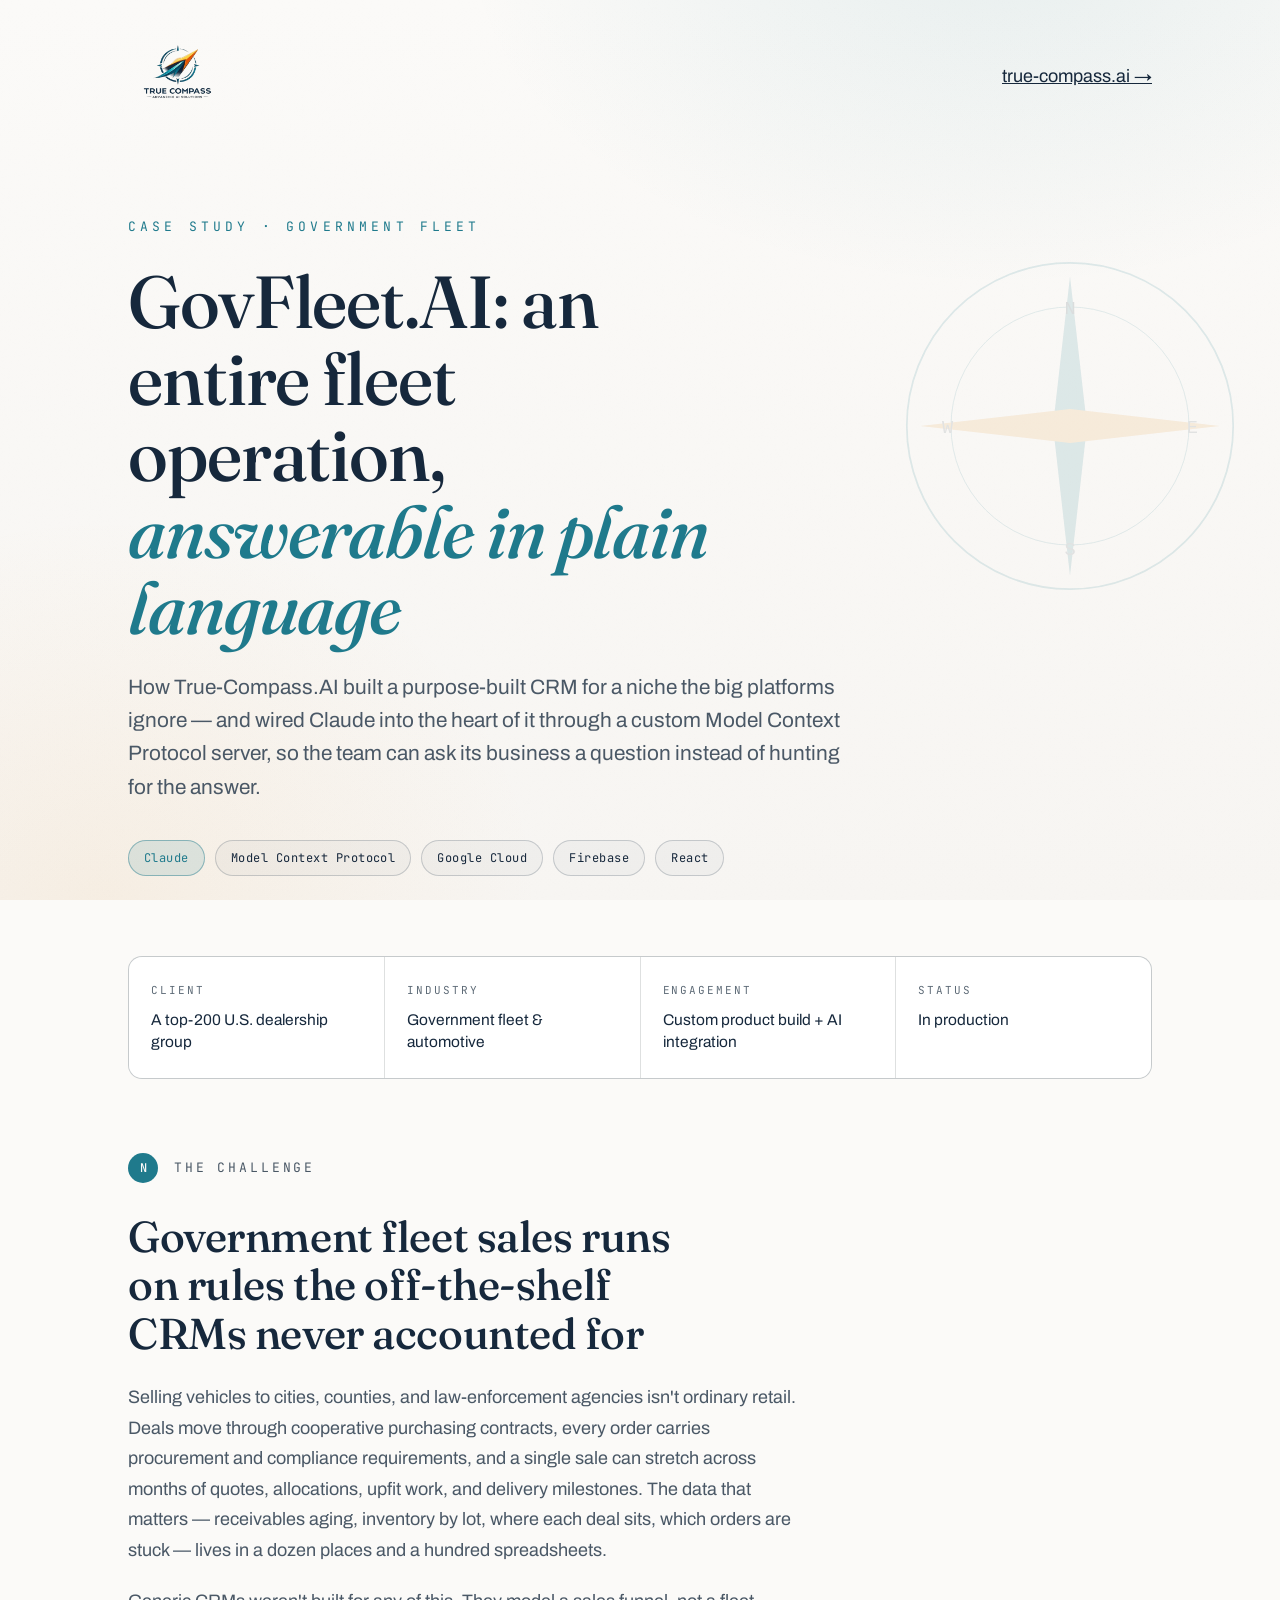
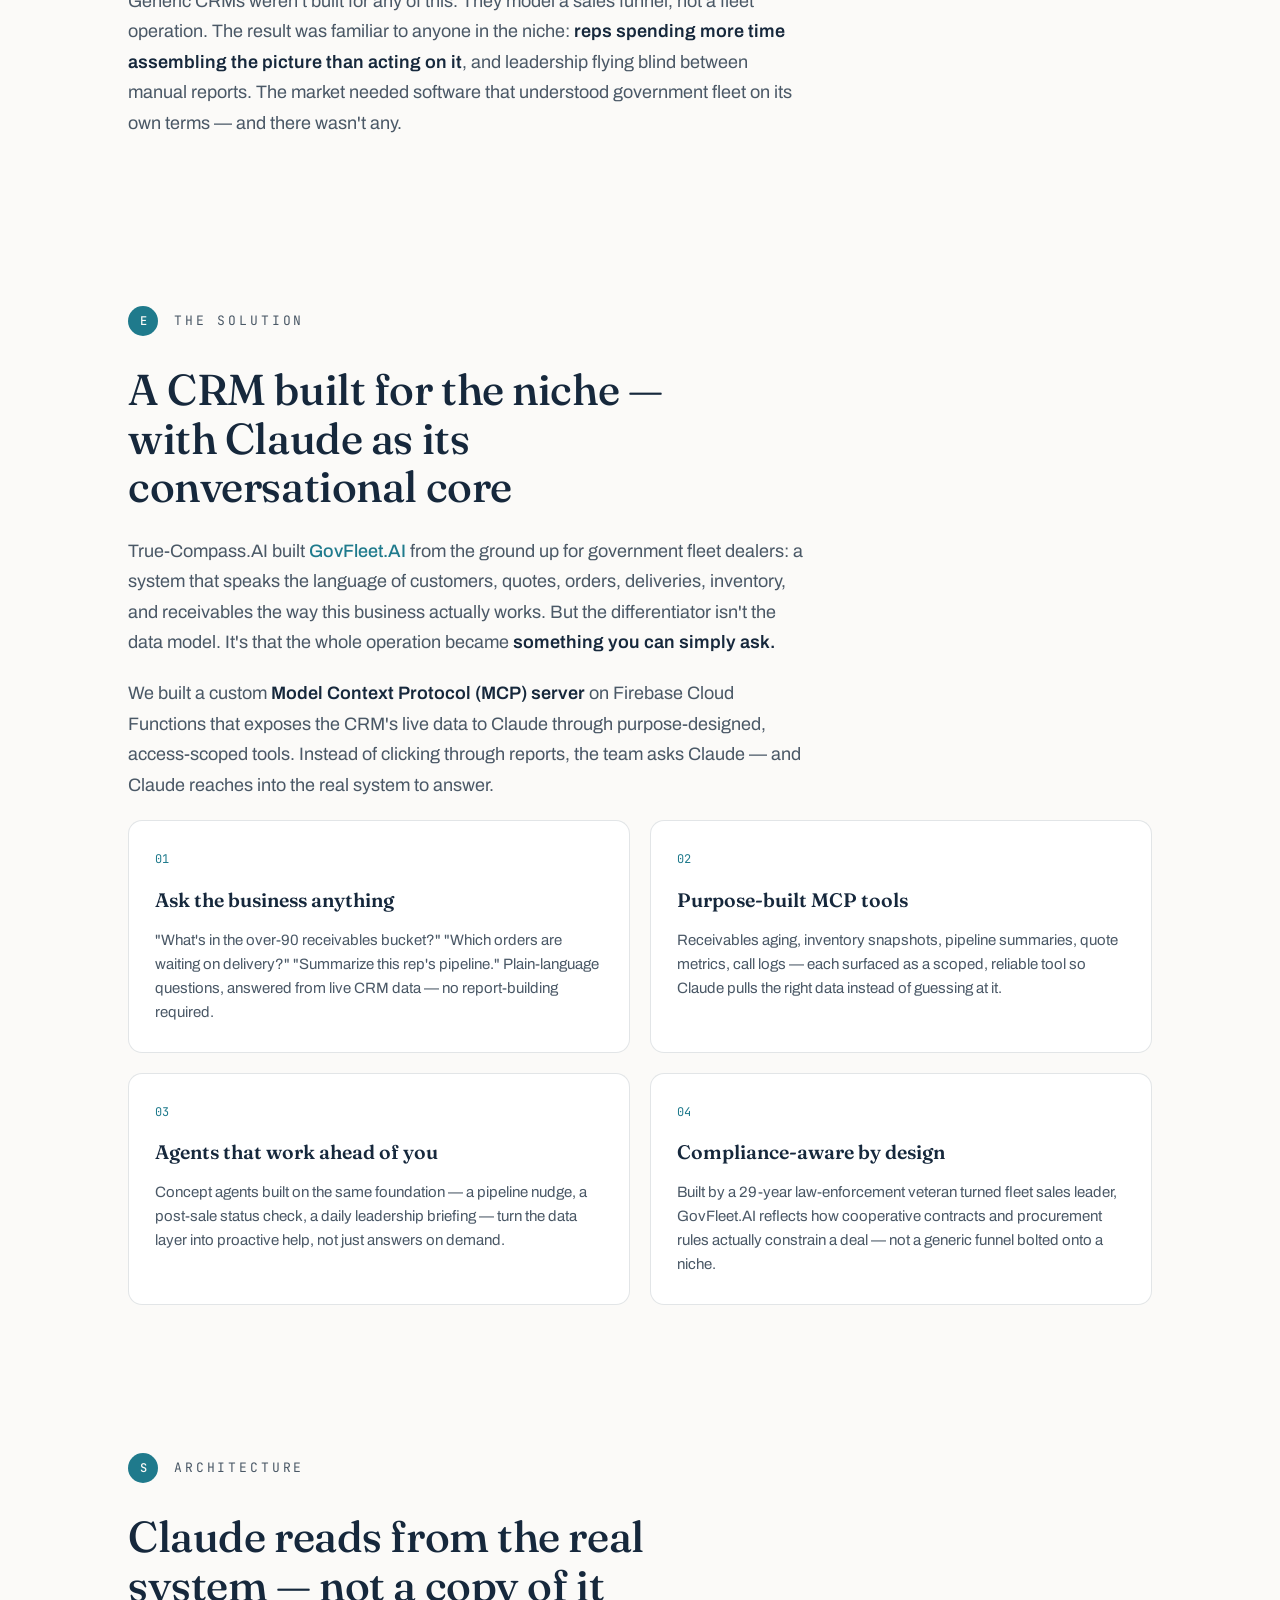
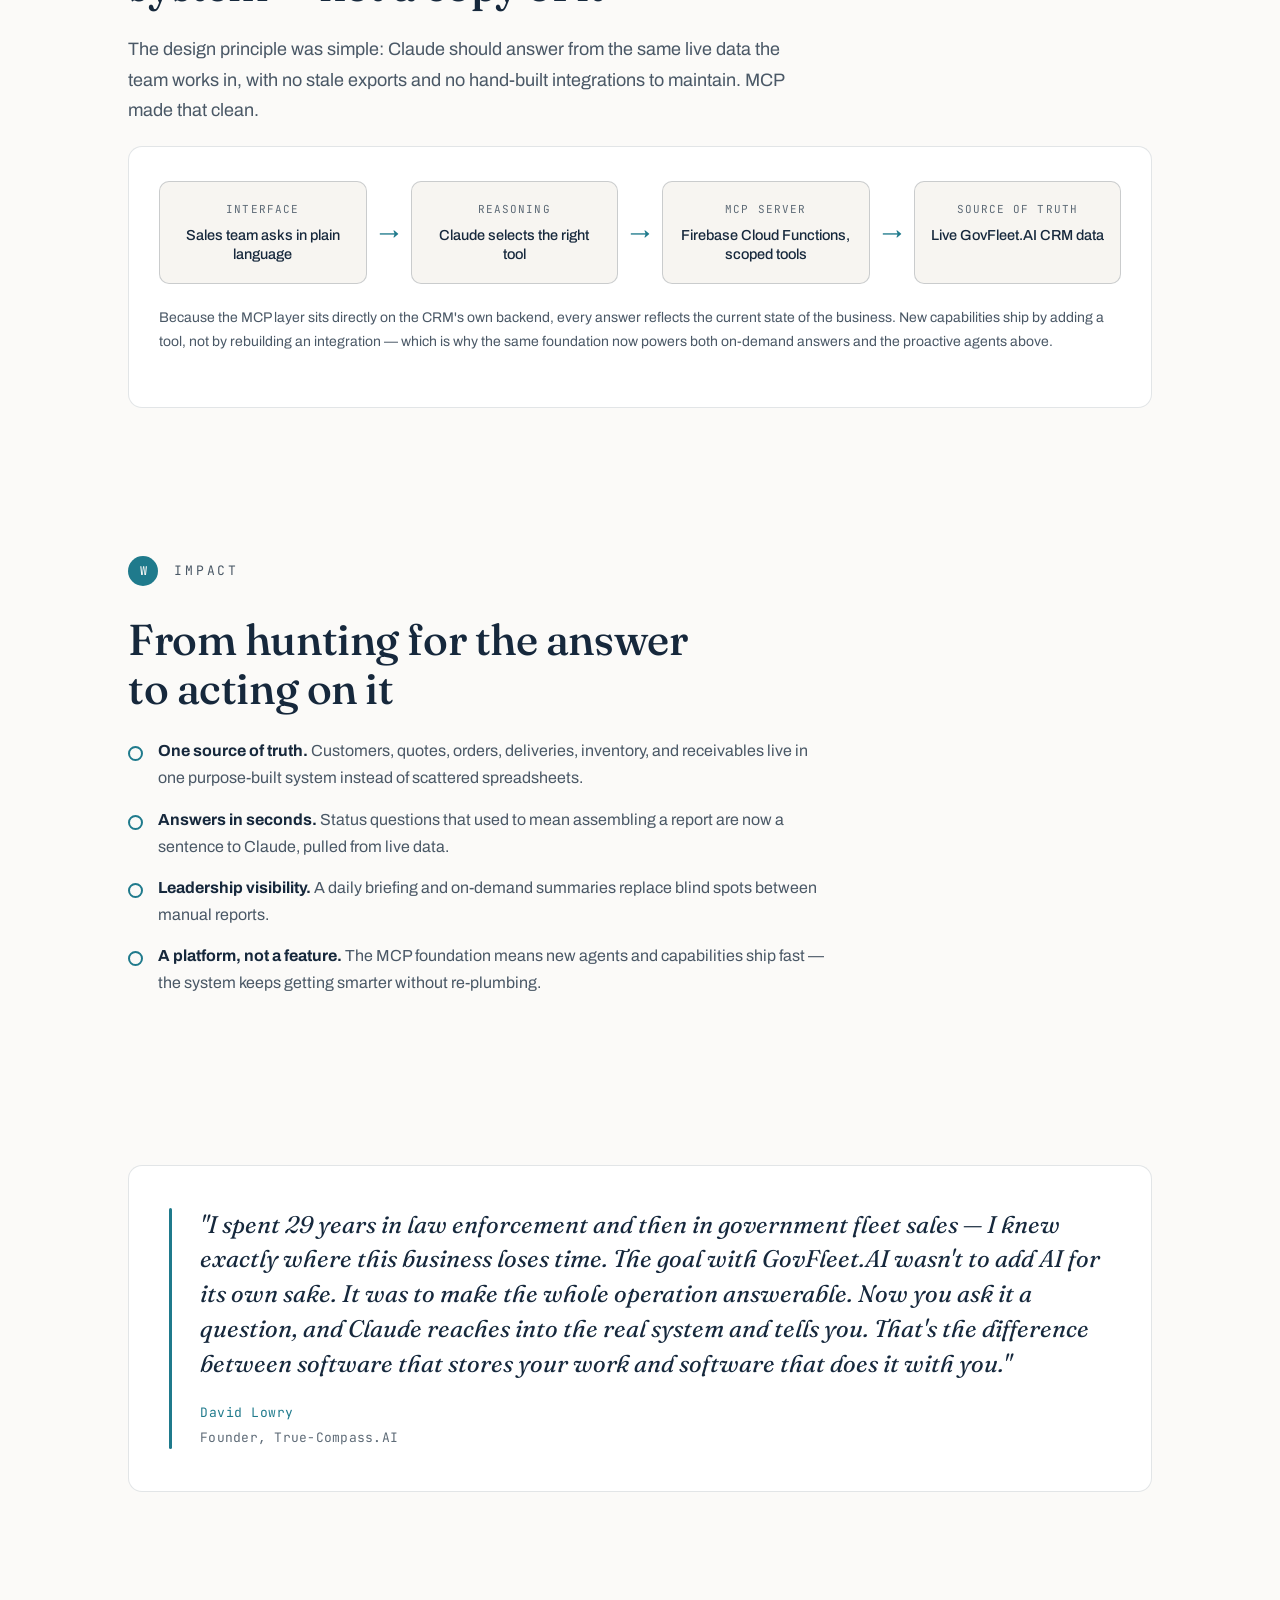
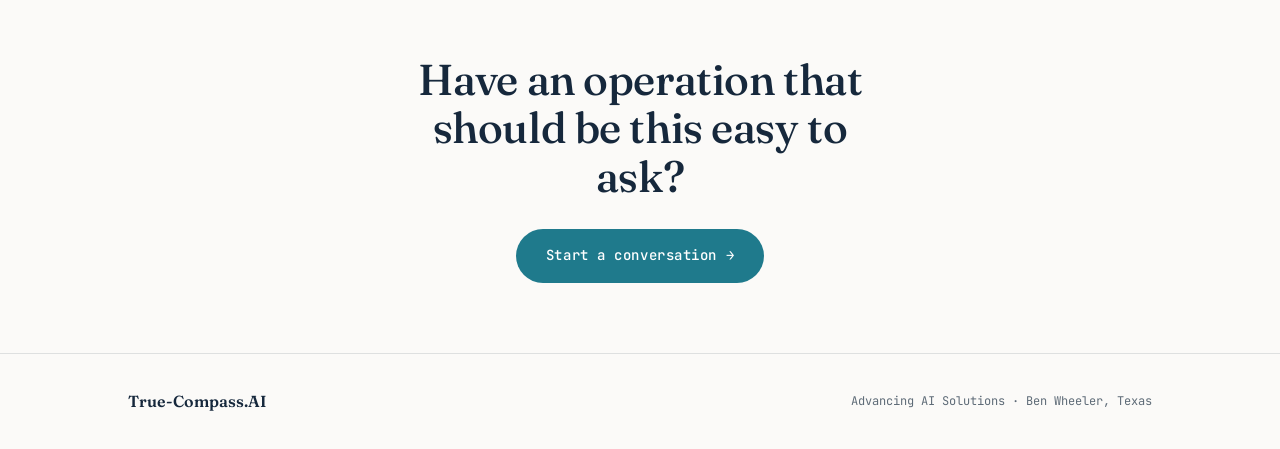
==== commit 24da4019: "Re-theme light, from the logo's own palette The site ran dark navy with a sky-blue-to-orange gradien" ====
--- a/case-studies/govfleet/index.html
+++ b/case-studies/govfleet/index.html
@@ -10,20 +10,23 @@
 <link href="https://fonts.googleapis.com/css2?family=Fraunces:ital,opsz,wght@0,9..144,400;0,9..144,500;0,9..144,600;1,9..144,400&family=Archivo:wght@400;500;600&family=JetBrains+Mono:wght@400;500&display=swap" rel="stylesheet">
 <style>
   :root{
-    /* Palette aligned to the homepage brand (sky + orange on navy).
-       Token names kept (--brass/--teal) to avoid churn across usages. */
-    --bg:#0a0e1a;
-    --bg-2:#111827;
-    --surface:#1a2035;
-    --surface-2:#232c46;
-    --ink:#f1f5f9;
-    --muted:#94a3b8;
-    --faint:#64748b;
-    --line:rgba(255,255,255,0.08);
-    --line-strong:rgba(255,255,255,0.14);
-    --brass:#0ea5e9;
-    --brass-soft:rgba(14,165,233,0.14);
-    --teal:#f97316;
+    /* Light palette, matched to the homepage (navy ink, teal, amber) — the
+       logo is a light-background mark. Fonts stay Fraunces/Archivo/JetBrains
+       Mono so this still reads as its own document.
+       Token names kept (--brass/--teal) to avoid churn across usages.
+       Contrast on --bg: ink 14.4:1, muted 7.0:1, faint 5.2:1, brass 4.8:1. */
+    --bg:#FBFAF8;
+    --bg-2:#F7F5F2;
+    --surface:#FFFFFF;
+    --surface-2:#F7F5F1;
+    --ink:#16283C;
+    --muted:#4A5866;
+    --faint:#5E6B77;
+    --line:rgba(22,40,60,0.12);
+    --line-strong:rgba(22,40,60,0.20);
+    --brass:#1F7A8C;
+    --brass-soft:rgba(31,122,140,0.12);
+    --teal:#E8952B;
     --radius:14px;
     --maxw:1080px;
   }
@@ -43,12 +46,13 @@
     content:"";
     position:fixed;inset:0;z-index:-2;
     background:
-      radial-gradient(900px 600px at 78% -8%, rgba(14,165,233,0.10), transparent 60%),
-      radial-gradient(800px 700px at 8% 100%, rgba(249,115,22,0.07), transparent 55%),
+      radial-gradient(900px 600px at 78% -8%, rgba(31,122,140,0.09), transparent 60%),
+      radial-gradient(800px 700px at 8% 100%, rgba(232,149,43,0.08), transparent 55%),
       linear-gradient(180deg,var(--bg),var(--bg-2));
   }
+  /* Grain reads heavier on a light ground than it did on navy. */
   body::after{
-    content:"";position:fixed;inset:0;z-index:-1;pointer-events:none;opacity:0.5;
+    content:"";position:fixed;inset:0;z-index:-1;pointer-events:none;opacity:0.3;
     background-image:url("data:image/svg+xml,%3Csvg xmlns='http://www.w3.org/2000/svg' width='180' height='180'%3E%3Cfilter id='n'%3E%3CfeTurbulence type='fractalNoise' baseFrequency='0.85' numOctaves='2'/%3E%3C/filter%3E%3Crect width='100%25' height='100%25' filter='url(%23n)' opacity='0.025'/%3E%3C/svg%3E");
   }
   .wrap{max-width:var(--maxw);margin:0 auto;padding:0 28px}
@@ -60,7 +64,7 @@
     padding:26px 0;
   }
   .brand{display:inline-flex;align-items:center;text-decoration:none}
-  .brand-logo{height:100px;width:auto;display:block;filter:brightness(0) invert(1)}
+  .brand-logo{height:100px;width:auto;display:block}
   .topbar nav{font-family:'JetBrains Mono',monospace;font-size:13px;color:var(--muted);text-decoration:none}
   .topbar nav:hover{color:var(--brass)}
 
@@ -81,9 +85,9 @@
   .tag{
     font-family:'JetBrains Mono',monospace;font-size:12px;letter-spacing:0.04em;
     color:var(--ink);border:1px solid var(--line-strong);border-radius:100px;
-    padding:7px 15px;background:rgba(255,255,255,0.02);
-  }
-  .tag.lead{border-color:rgba(14,165,233,0.5);color:var(--brass);background:var(--brass-soft)}
+    padding:7px 15px;background:rgba(22,40,60,0.03);
+  }
+  .tag.lead{border-color:rgba(31,122,140,0.45);color:var(--brass);background:var(--brass-soft)}
 
   /* compass rose decoration */
   .compass-deco{
@@ -191,10 +195,10 @@
   .cta h2{margin:0 auto 28px;max-width:18ch}
   .btn{
     display:inline-block;font-family:'JetBrains Mono',monospace;font-size:14px;letter-spacing:0.04em;
-    background:var(--brass);color:var(--bg);text-decoration:none;font-weight:500;
+    background:var(--brass);color:#fff;text-decoration:none;font-weight:500;
     padding:15px 30px;border-radius:100px;transition:transform .25s,box-shadow .25s;
   }
-  .btn:hover{transform:translateY(-2px);box-shadow:0 12px 30px rgba(14,165,233,0.28)}
+  .btn:hover{transform:translateY(-2px);box-shadow:0 12px 26px rgba(31,122,140,0.26)}
 
   footer{border-top:1px solid var(--line);padding:34px 0;margin-top:30px}
   footer .wrap{display:flex;justify-content:space-between;align-items:center;flex-wrap:wrap;gap:14px}
@@ -224,14 +228,14 @@
 <header class="hero">
   <div class="wrap" style="position:relative">
     <svg class="compass-deco" viewBox="0 0 200 200" fill="none" xmlns="http://www.w3.org/2000/svg">
-      <circle cx="100" cy="100" r="96" stroke="#0ea5e9" stroke-width="1"/>
-      <circle cx="100" cy="100" r="70" stroke="#0ea5e9" stroke-width="0.5"/>
-      <path d="M100 12 L110 100 L100 188 L90 100 Z" fill="#0ea5e9"/>
-      <path d="M12 100 L100 90 L188 100 L100 110 Z" fill="#f97316"/>
-      <text x="100" y="34" fill="#f1f5f9" font-size="11" text-anchor="middle" font-family="monospace">N</text>
-      <text x="172" y="104" fill="#94a3b8" font-size="11" text-anchor="middle" font-family="monospace">E</text>
-      <text x="100" y="176" fill="#94a3b8" font-size="11" text-anchor="middle" font-family="monospace">S</text>
-      <text x="28" y="104" fill="#94a3b8" font-size="11" text-anchor="middle" font-family="monospace">W</text>
+      <circle cx="100" cy="100" r="96" stroke="#1F7A8C" stroke-width="1"/>
+      <circle cx="100" cy="100" r="70" stroke="#1F7A8C" stroke-width="0.5"/>
+      <path d="M100 12 L110 100 L100 188 L90 100 Z" fill="#1F7A8C"/>
+      <path d="M12 100 L100 90 L188 100 L100 110 Z" fill="#E8952B"/>
+      <text x="100" y="34" fill="#16283C" font-size="11" text-anchor="middle" font-family="monospace">N</text>
+      <text x="172" y="104" fill="#4A5866" font-size="11" text-anchor="middle" font-family="monospace">E</text>
+      <text x="100" y="176" fill="#4A5866" font-size="11" text-anchor="middle" font-family="monospace">S</text>
+      <text x="28" y="104" fill="#4A5866" font-size="11" text-anchor="middle" font-family="monospace">W</text>
     </svg>
     <div class="eyebrow reveal">Case Study · Government Fleet</div>
     <h1 class="reveal">GovFleet.AI: an entire fleet operation, <em>answerable in plain language</em></h1>
